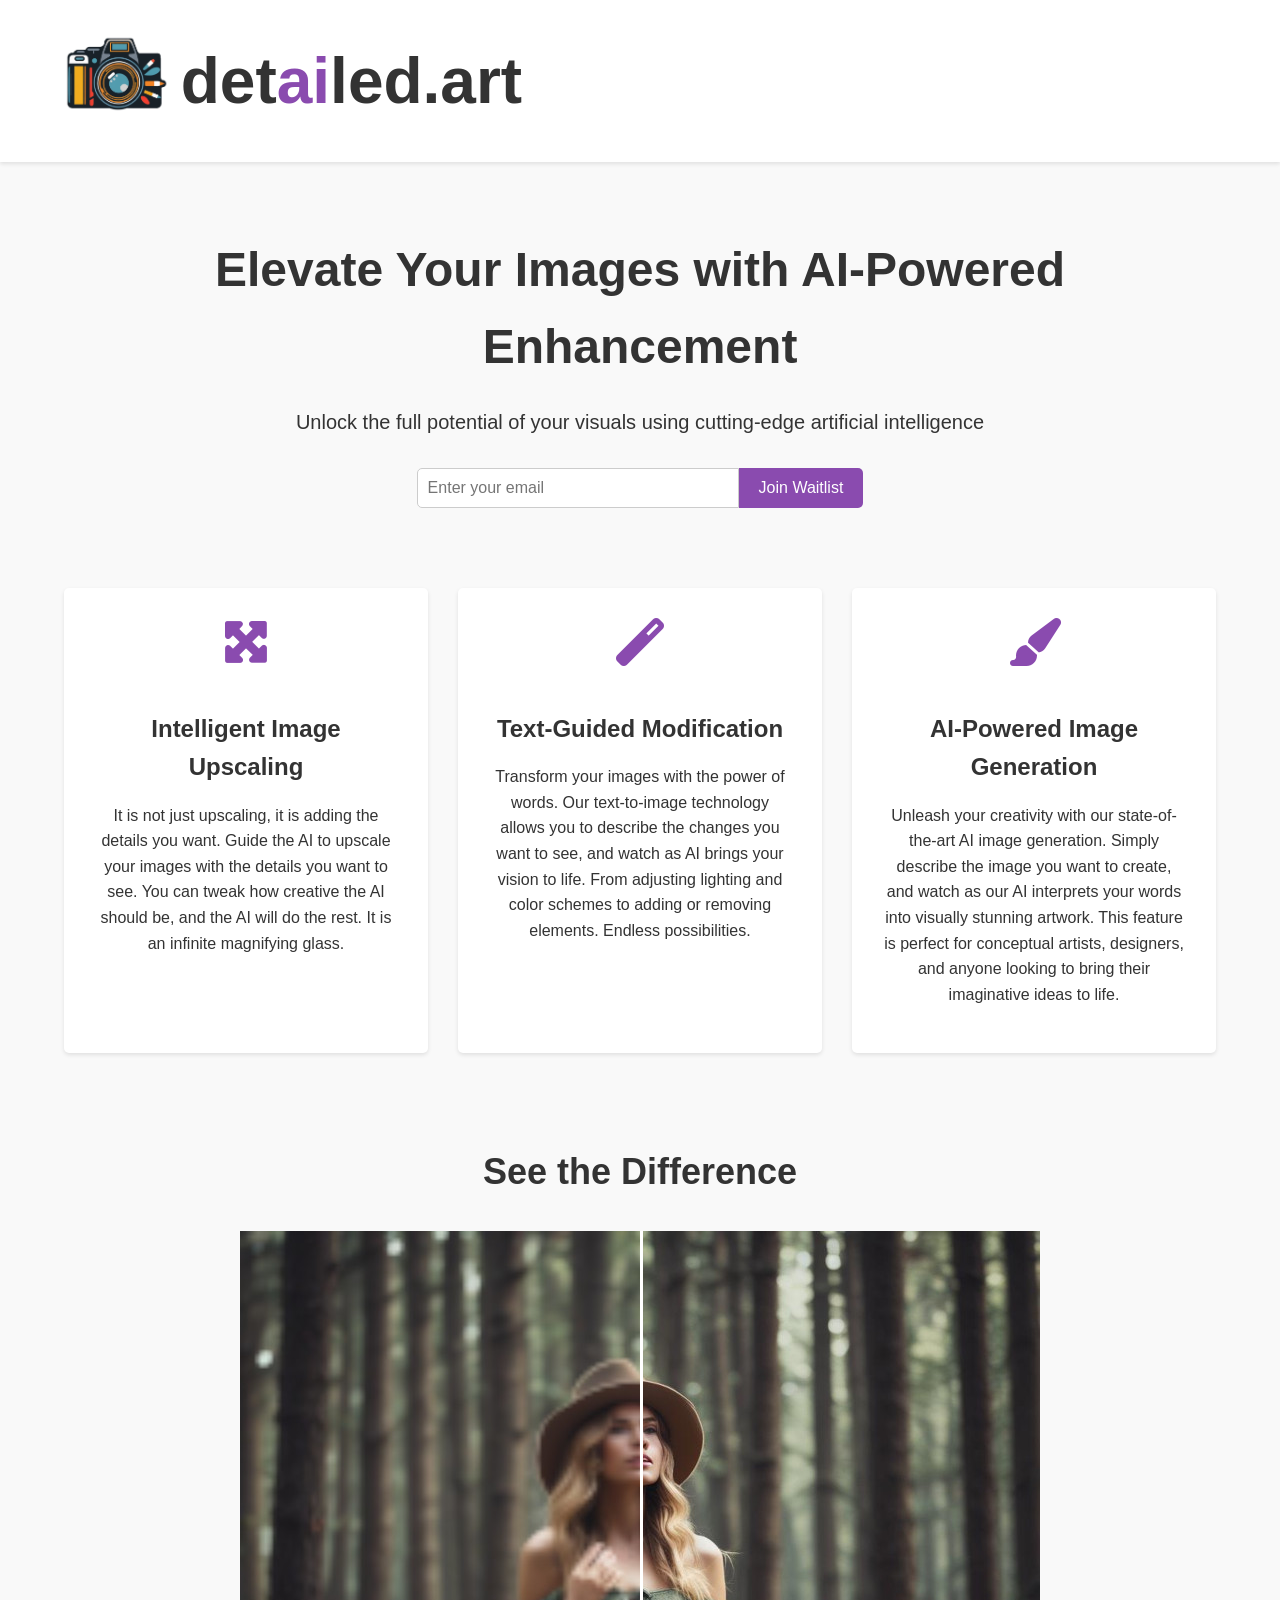
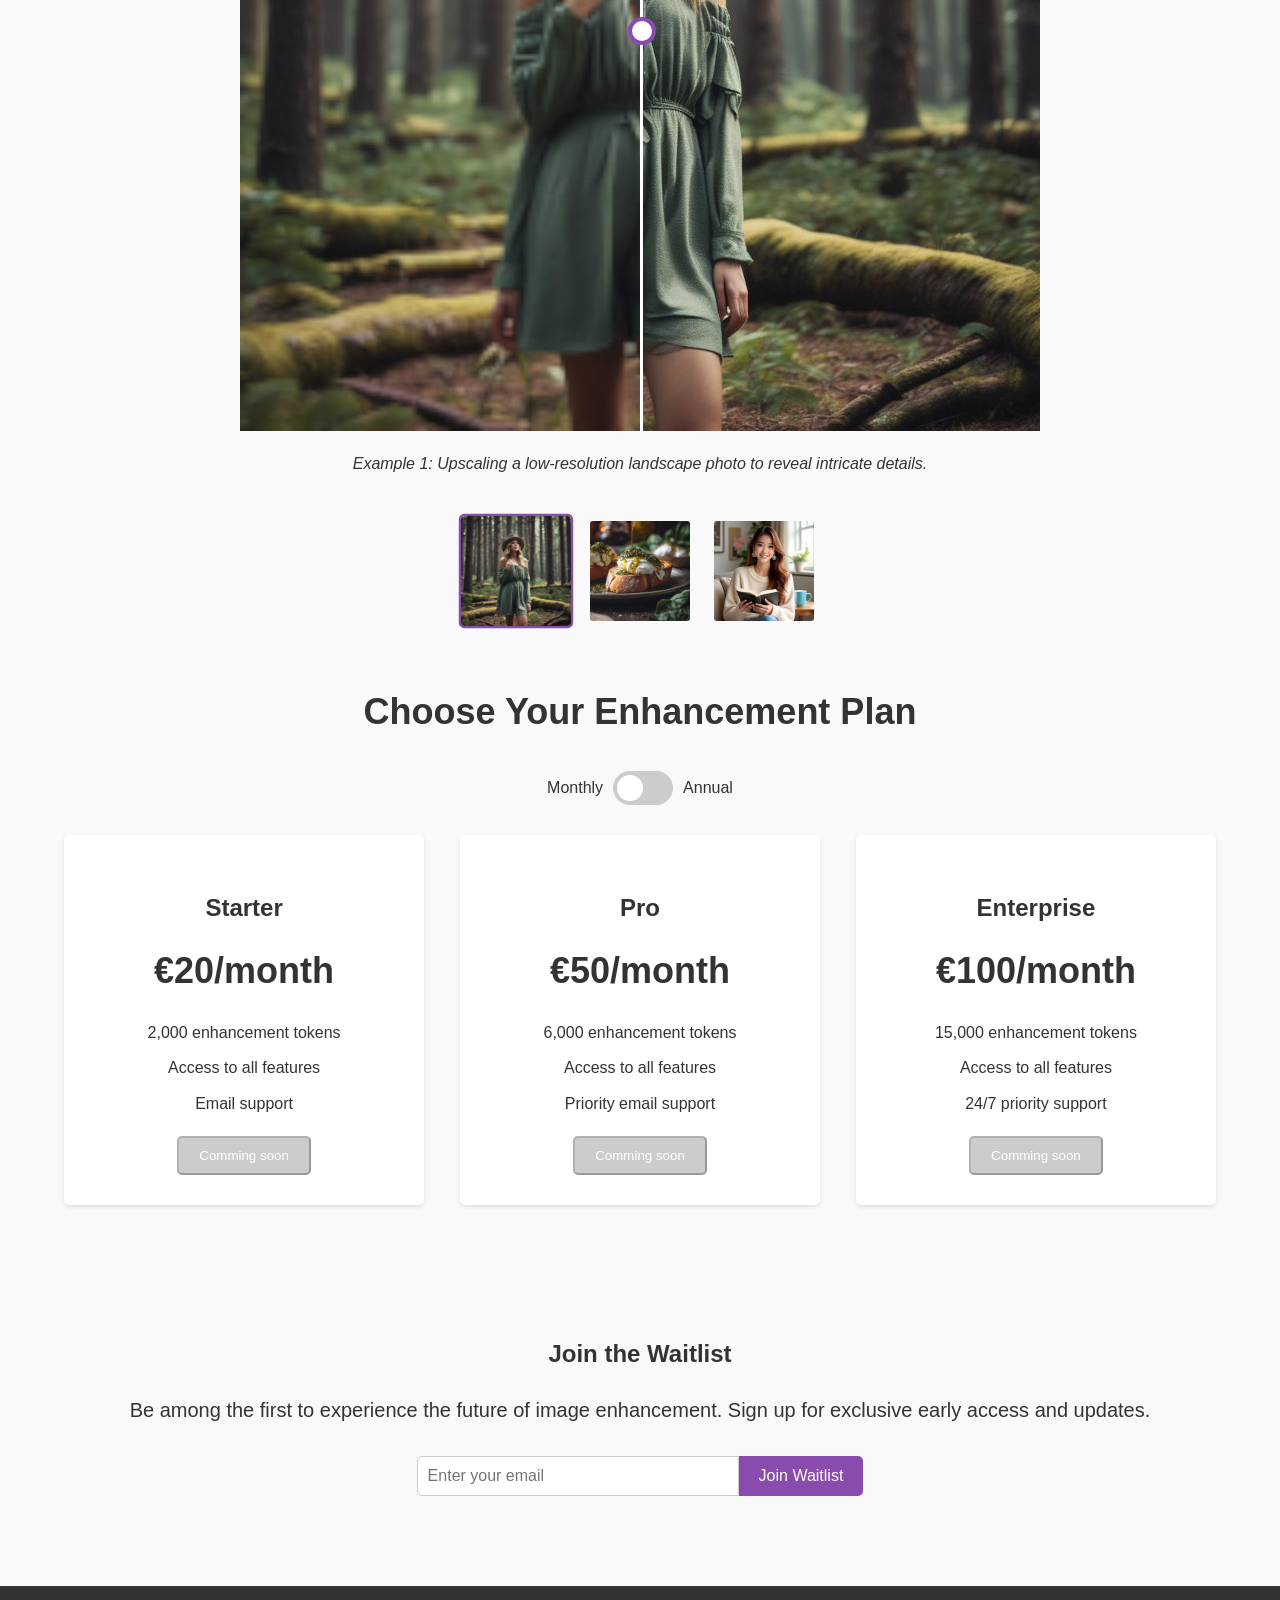
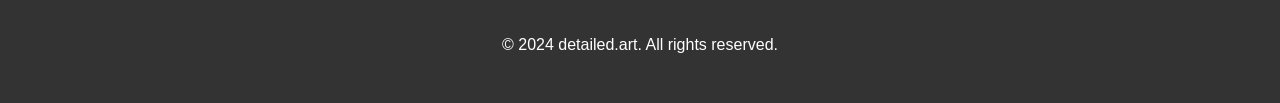
==== index.html @ 23c6db32 "landing page" ====
<!DOCTYPE html>
<html lang="en">
<head>
    <meta charset="UTF-8">
    <meta name="viewport" content="width=device-width, initial-scale=1.0">
    <title>detailed.art - AI-Powered Image Enhancement</title>
    <meta name="description" content="Elevate your images with AI-powered enhancement. Upscale, modify, and create stunning visuals using cutting-edge artificial intelligence.">
    <meta name="keywords" content="AI image enhancement, image upscaling, text-guided image modification, AI image generation">
    <meta name="author" content="detailed.art">
    <meta property="og:title" content="detailed.art - AI-Powered Image Enhancement">
    <meta property="og:description" content="Elevate your images with AI-powered enhancement. Upscale, modify, and create stunning visuals using cutting-edge artificial intelligence.">
    <meta property="og:image" content="https://detailed.art/og-image.jpg">
    <meta property="og:url" content="https://detailed.art">
    <meta name="twitter:card" content="summary_large_image">
    <link rel="canonical" href="https://detailed.art">
    <link href="https://cdnjs.cloudflare.com/ajax/libs/font-awesome/6.0.0-beta3/css/all.min.css" rel="stylesheet">
    <link rel="stylesheet" href="style.css">
</head>
<body>
<header>
    <div class="container">
        <nav>
            <div class="logo">
                <img src="/img/logo.png" alt="detailed.art logo">det<span class="accent">ai</span>led.art
            </div>
<!--            <a href="#" class="cta-button">Take our survey</a>-->
        </nav>
    </div>
</header>

<main class="container">
    <section class="hero">
        <h1>Elevate Your Images with AI-Powered Enhancement</h1>
        <p>Unlock the full potential of your visuals using cutting-edge artificial intelligence</p>
        <form action="#" method="post">
            <input type="email" placeholder="Enter your email" required>
            <button type="submit" class="cta-button">Join Waitlist</button>
        </form>
    </section>

    <section class="features">
        <div class="feature">
            <i class="fas fa-expand-arrows-alt"></i>
            <h3>Intelligent Image Upscaling</h3>
            <p>It is not just upscaling, it is adding the details you want. Guide the AI to upscale your images with the details you want to see. You can tweak how creative the AI should be, and the AI will do the rest. It is an infinite magnifying glass.</p>
        </div>
        <div class="feature">
            <i class="fas fa-magic"></i>
            <h3>Text-Guided Modification</h3>
            <p>Transform your images with the power of words. Our text-to-image technology allows you to describe the changes you want to see, and watch as AI brings your vision to life. From adjusting lighting and color schemes to adding or removing elements. Endless possibilities.</p>
        </div>
        <div class="feature">
            <i class="fas fa-paint-brush"></i>
            <h3>AI-Powered Image Generation</h3>
            <p>Unleash your creativity with our state-of-the-art AI image generation. Simply describe the image you want to create, and watch as our AI interprets your words into visually stunning artwork. This feature is perfect for conceptual artists, designers, and anyone looking to bring their imaginative ideas to life.</p>
        </div>
    </section>

    <section class="comparison">
        <h2>See the Difference</h2>
        <div class="image-slider">
            <img src="img/examples/exA2.jpg" alt="After" class="slider-after">
            <div class="image-slider-before">
                <img src="img/examples/exA1.jpg" alt="Before" class="slider-before">
            </div>
            <div class="slider-handle"></div>
        </div>
        <p class="image-description">Example 1: Upscaling a low-resolution landscape photo to reveal intricate details.</p>
        <div class="image-select">
            <img src="/img/examples/exA1.jpg" alt="Example 1" data-image="1" class="selected">
            <img src="/img/examples/exB1.jpg" alt="Example 2" data-image="2">
            <img src="/img/examples/exC1.jpg" alt="Example 3" data-image="3">
        </div>
    </section>

    <section class="pricing">
        <h2>Choose Your Enhancement Plan</h2>
        <div class="pricing-switch">
            <span>Monthly</span>
            <label class="switch">
                <input type="checkbox" id="pricing-toggle">
                <span class="slider"></span>
            </label>
            <span>Annual</span>
        </div>
        <div class="plans">
            <div class="plan">
                <h3>Starter</h3>
                <div class="plan-price">€20/month</div>
                <ul class="plan-features">
                    <li>2,000 enhancement tokens</li>
                    <li>Access to all features</li>
                    <li>Email support</li>
                </ul>
                <button type="button" class="cta-button-disabled" disabled>Comming soon</button>
            </div>
            <div class="plan">
                <h3>Pro</h3>
                <div class="plan-price">€50/month</div>
                <ul class="plan-features">
                    <li>6,000 enhancement tokens</li>
                    <li>Access to all features</li>
                    <li>Priority email support</li>
                </ul>
                <button type="button" class="cta-button-disabled" disabled>Comming soon</button>
            </div>
            <div class="plan">
                <h3>Enterprise</h3>
                <div class="plan-price">€100/month</div>
                <ul class="plan-features">
                    <li>15,000 enhancement tokens</li>
                    <li>Access to all features</li>
                    <li>24/7 priority support</li>
                </ul>
                <button type="button" class="cta-button-disabled" disabled>Comming soon</button>
            </div>
        </div>
    </section>

    <section class="hero">
        <h2>Join the Waitlist</h2>
        <p>Be among the first to experience the future of image enhancement. Sign up for exclusive early access and updates.</p>
        <form action="#" method="post">
            <input type="email" placeholder="Enter your email" required>
            <button type="submit" class="cta-button">Join Waitlist</button>
        </form>
    </section>
</main>

<footer>
    <div class="container">
        <p>&copy; 2024 detailed.art. All rights reserved.</p>
    </div>
</footer>

<script>
    // Image slider functionality
    const slider = document.querySelector('.image-slider');
    const beforeImage = document.querySelector('.image-slider-before');
    const beforeImageImg = beforeImage.querySelector('img');
    const sliderHandle = document.querySelector('.slider-handle');
    let isResizing = false;

    slider.addEventListener('mousedown', startResize);
    slider.addEventListener('touchstart', startResize);

    document.addEventListener('mousemove', resize);
    document.addEventListener('touchmove', resize);

    document.addEventListener('mouseup', stopResize);
    document.addEventListener('touchend', stopResize);

    function startResize(e) {
        e.preventDefault();
        isResizing = true;
    }

    function stopResize() {
        isResizing = false;
    }

    function resize(e) {
        if (!isResizing) return;

        const sliderRect = slider.getBoundingClientRect();
        const newWidth = ((e.clientX || e.touches[0].clientX) - sliderRect.left) / sliderRect.width;
        setWidth(newWidth);
    }

    function setWidth(newWidth) {
        const width = Math.max(0, Math.min(1, newWidth)) * 100;
        beforeImage.style.width = `${width}%`;
        sliderHandle.style.left = `${width}%`;
        beforeImageImg.style.width = `${100/width*100}%`;
    }

    // Image selection functionality
    const imageSelect = document.querySelector('.image-select');
    const sliderAfter = document.querySelector('.slider-after');
    const sliderBefore = document.querySelector('.slider-before');
    const imageDescription = document.querySelector('.image-description');

    const examples = [
        {
            before: '/img/examples/exA1.jpg',
            after: '/img/examples/exA2.jpg',
            description: 'Example 1: Upscaling a photo of a model in the forest.'
        },
        {
            before: '/img/examples/exB1.jpg',
            after: '/img/examples/exB2.jpg',
            description: 'Example 2: Upscaling a low-resolution photo of food.'
        },
        {
            before: '/img/examples/exC1.jpg',
            after: '/img/examples/exC2.jpg',
            description: 'Example 3: Remove the woman\'s earrings. Replace the mug with a clear glass filled with sparkling iced cola.'
        }
    ];

    imageSelect.addEventListener('click', (e) => {
        if (e.target.tagName === 'IMG') {
            const imageNumber = e.target.dataset.image;
            const example = examples[imageNumber - 1];

            // Fade out current images and description
            sliderAfter.style.opacity = 0;
            sliderBefore.style.opacity = 0;
            imageDescription.style.opacity = 0;

            setTimeout(() => {
                sliderAfter.src = example.after;
                sliderBefore.src = example.before;
                imageDescription.textContent = example.description;

                // Fade in new images and description
                sliderAfter.style.opacity = 1;
                sliderBefore.style.opacity = 1;
                imageDescription.style.opacity = 1;
                setWidth(0.5);
            }, 300);

            // Update selected state
            imageSelect.querySelectorAll('img').forEach(img => img.classList.remove('selected'));
            e.target.classList.add('selected');
        }
    });

    // Pricing toggle functionality
    const pricingToggle = document.getElementById('pricing-toggle');
    const planPrices = document.querySelectorAll('.plan-price');
    const plans = document.querySelectorAll('.plan');
    const monthlyPrices = ['€20', '€50', '€100'];
    const annualPrices = ['€200', '€500', '€1000'];

    pricingToggle.addEventListener('change', () => {
        const prices = pricingToggle.checked ? annualPrices : monthlyPrices;
        const period = pricingToggle.checked ? '/year' : '/month';

        plans.forEach((plan, index) => {
            plan.style.transform = 'scale(0.90)';
            plan.style.opacity = '0.5';

            setTimeout(() => {
                planPrices[index].textContent = prices[index] + period;
                plan.style.transform = 'scale(1)';
                plan.style.opacity = '1';
            }, 150);
        });
    });
</script>
</body>
</html>
---- style.css ----
:root {
    --accent-color: #8a4baf;
    --disabled-color: #ccc;
    --background-color: #f9f9f9;
    --text-color: #333;
}

body {
    font-family: Arial, sans-serif;
    line-height: 1.6;
    color: var(--text-color);
    background-color: var(--background-color);
    margin: 0;
    padding: 0;
}

.container {
    width: 90%;
    max-width: 1200px;
    margin: 0 auto;
    padding: 10px;
}

header {
    background-color: #fff;
    box-shadow: 0 2px 4px rgba(0, 0, 0, 0.1);
    padding: 20px 0;
}

nav {
    display: flex;
    justify-content: space-between;
    align-items: center;
}

.logo {
    font-size: 64px;
    font-weight: bold;
}

.logo img {
    max-height: 80px;
    width: auto;
    margin-bottom: -10px;
    margin-right: 10px;
}

span.accent {
    color: var(--accent-color);
}

.cta-button {
    background-color: var(--accent-color);
    color: #fff;
    padding: 10px 20px;
    text-decoration: none;
    border-radius: 5px;
    transition: background-color 0.3s ease;
}

.cta-button-disabled {
    background-color: var(--disabled-color);
    color: #fff;
    padding: 10px 20px;
    text-decoration: none;
    border-radius: 5px;
    transition: background-color 0.3s ease;
}

.cta-button:hover {
    background-color: #7a3f9d;
}

.hero {
    text-align: center;
    padding: 20px 0;
    margin-bottom: 60px;
}

.hero h1 {
    font-size: 48px;
    margin-bottom: 20px;
}

.hero p {
    font-size: 20px;
    margin-bottom: 30px;
}

.features {
    display: flex;
    justify-content: space-between;
    flex-wrap: wrap;
    margin-bottom: 60px;
}

.feature {
    flex-basis: calc(33.333% - 80px);
    background-color: #fff;
    padding: 30px;
    border-radius: 5px;
    box-shadow: 0 2px 4px rgba(0, 0, 0, 0.1);
    margin-bottom: 30px;
    text-align: center;
}

.feature i {
    font-size: 48px;
    color: var(--accent-color);
    margin-bottom: 20px;
}

.feature h3 {
    font-size: 24px;
    margin-bottom: 15px;
}

.comparison {
    margin-bottom: 60px;
}

.comparison h2 {
    text-align: center;
    font-size: 36px;
    margin-bottom: 30px;
}

.image-slider {
    position: relative;
    max-width: 800px;
    margin: 0 auto;
    overflow: hidden;
}
.image-slider img {
    width: 100%;
    height: auto;
    display: block;
}
.image-slider-before {
    position: absolute;
    top: 0;
    left: 0;
    height: 100%;
    width: 50%;
    overflow: hidden;
}
.image-slider-before img {
    position: absolute;
    top: 0;
    left: 0;
    height: 100%;
    width: 200%; /* Double the width to cover the entire slider */
}
.slider-handle {
    position: absolute;
    left: 50%;
    top: 0;
    bottom: 0;
    width: 3px;
    background: white;
    cursor: ew-resize;
}
.slider-handle::after {
    content: '';
    position: absolute;
    width: 20px;
    height: 20px;
    background: white;
    border: 4px solid var(--accent-color);
    border-radius: 50%;
    left: 50%;
    top: 50%;
    transform: translate(-50%, -50%);
}

.image-description {
    text-align: center;
    margin-top: 20px;
    font-style: italic;
    min-height: 3em;
    transition: opacity 0.3s ease;
}

.image-select {
    display: flex;
    justify-content: center;
    margin-top: 20px;
}

.image-select img {
    width: 100px;
    height: 100px;
    object-fit: cover;
    margin: 0 10px;
    border: 2px solid transparent;
    border-radius: 5px;
    cursor: pointer;
    transition: all 0.3s ease;
}

.image-select img.selected {
    border-color: var(--accent-color);
    transform: scale(1.1);
}

.pricing {
    text-align: center;
    margin-bottom: 60px;
}

.pricing h2 {
    font-size: 36px;
    margin-bottom: 30px;
}

.pricing-switch {
    display: flex;
    justify-content: center;
    align-items: center;
    margin-bottom: 30px;
}

.switch {
    position: relative;
    display: inline-block;
    width: 60px;
    height: 34px;
    margin: 0 10px;
}

.switch input {
    opacity: 0;
    width: 0;
    height: 0;
}

.slider {
    position: absolute;
    cursor: pointer;
    top: 0;
    left: 0;
    right: 0;
    bottom: 0;
    background-color: #ccc;
    transition: .4s;
    border-radius: 34px;
}

.slider:before {
    position: absolute;
    content: "";
    height: 26px;
    width: 26px;
    left: 4px;
    bottom: 4px;
    background-color: white;
    transition: .4s;
    border-radius: 50%;
}

input:checked + .slider {
    background-color: var(--accent-color);
}

input:checked + .slider:before {
    transform: translateX(26px);
}

.plans {
    display: flex;
    justify-content: space-between;
    flex-wrap: wrap;
}

.plan {
    flex-basis: calc(33% - 80px);
    background-color: #fff;
    padding: 30px;
    border-radius: 5px;
    box-shadow: 0 2px 4px rgba(0, 0, 0, 0.1);
    margin-bottom: 30px;
    transition: all 0.3s ease;
}

.plan h3 {
    font-size: 24px;
    margin-bottom: 15px;
}

.plan-price {
    font-size: 36px;
    font-weight: bold;
    margin-bottom: 20px;
    transition: all 0.3s ease;
}

.plan-features {
    list-style-type: none;
    padding: 0;
    margin-bottom: 20px;
}

.plan-features li {
    margin-bottom: 10px;
}

footer {
    background-color: #333;
    color: #fff;
    text-align: center;
    padding: 20px 0;
}

form {
    display: flex;
    justify-content: center;
    margin-top: 20px;
}

input[type="email"] {
    padding: 10px;
    font-size: 16px;
    border: 1px solid #ccc;
    border-radius: 5px 0 0 5px;
    width: 300px;
}

button[type="submit"] {
    padding: 10px 20px;
    font-size: 16px;
    background-color: var(--accent-color);
    color: #fff;
    border: none;
    border-radius: 0 5px 5px 0;
    cursor: pointer;
}

@media (max-width: 768px) {
    .feature, .plan {
        flex-basis: 100%;
    }

    .hero h1 {
        font-size: 36px;
    }

    .hero p {
        font-size: 18px;
    }

    form {
        flex-direction: column;
        align-items: center;
    }

    input[type="email"] {
        width: 100%;
        max-width: 300px;
        margin-bottom: 10px;
        border-radius: 5px;
    }

    button[type="submit"] {
        width: 100%;
        max-width: 300px;
        border-radius: 5px;
    }
}
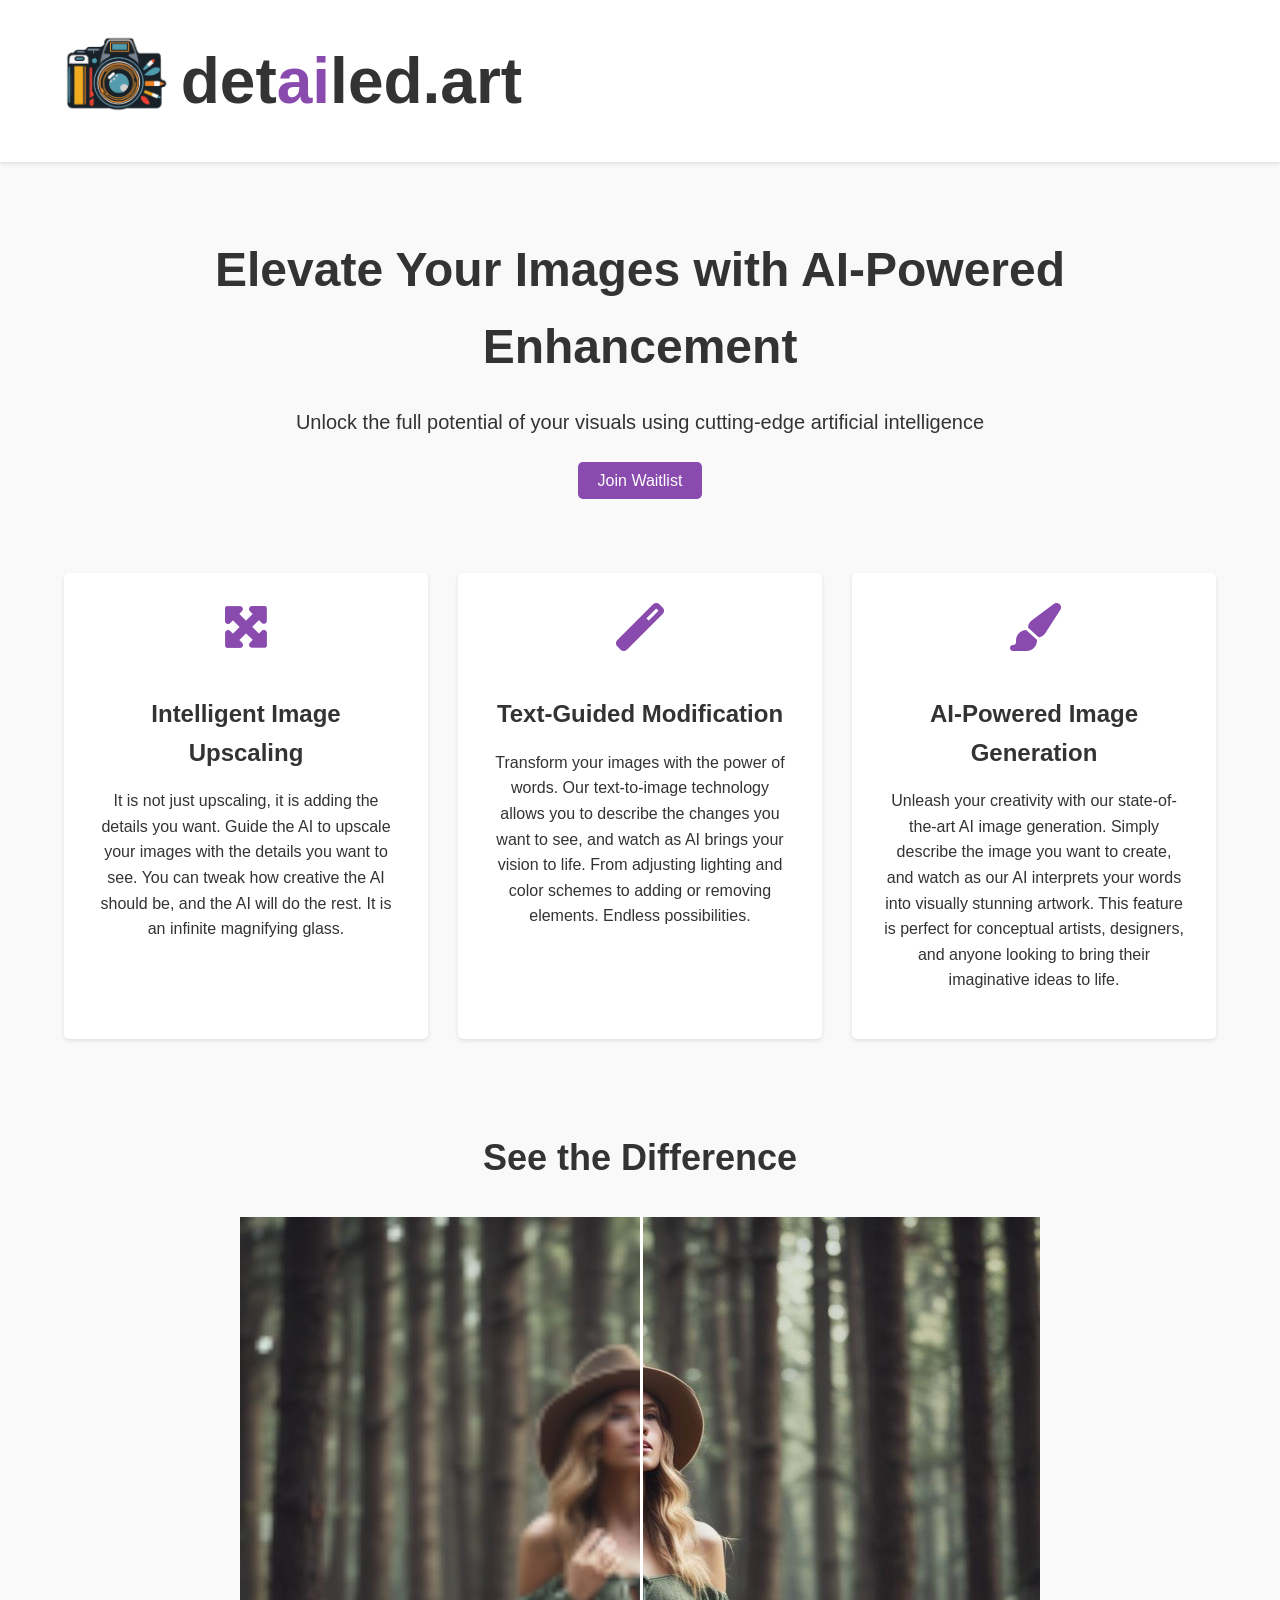
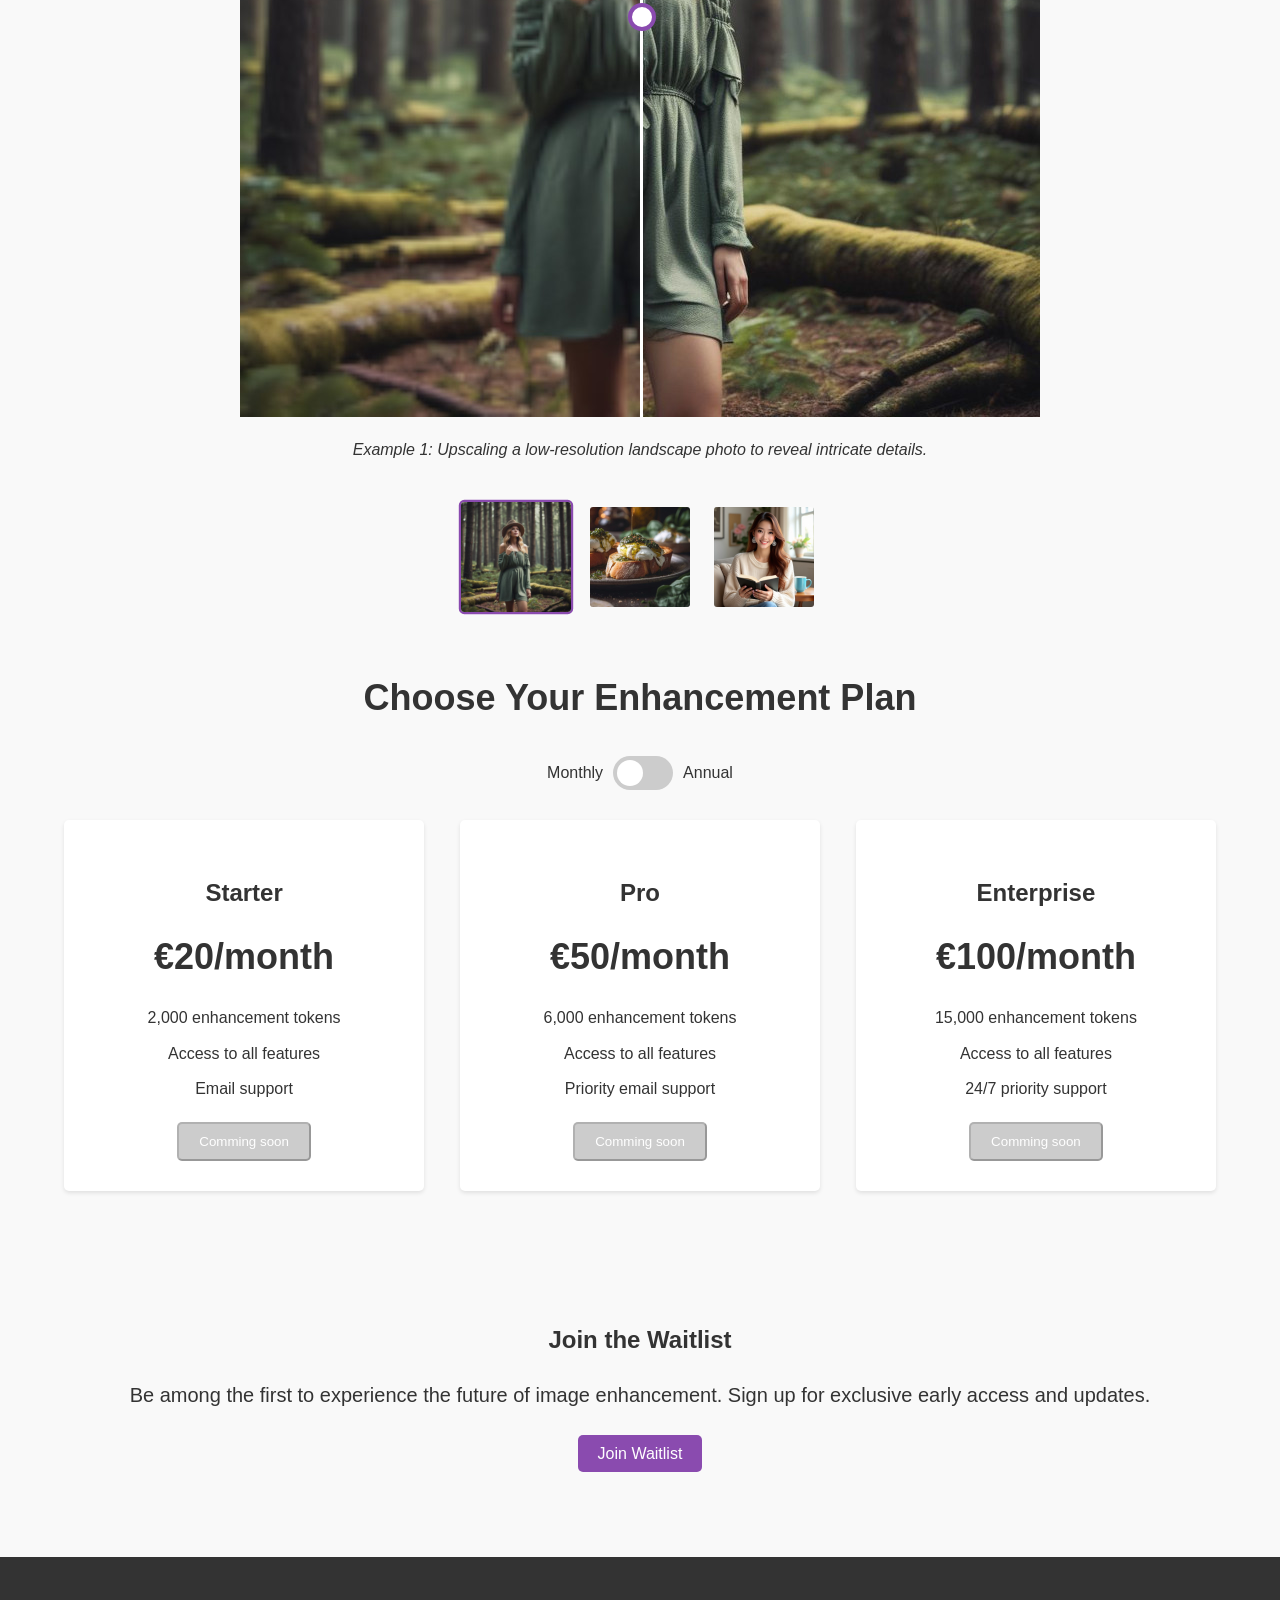
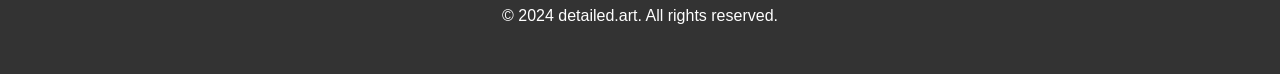
==== commit f338c8a7: "added form to collect emails" ====
--- a/index.html
+++ b/index.html
@@ -32,10 +32,11 @@
     <section class="hero">
         <h1>Elevate Your Images with AI-Powered Enhancement</h1>
         <p>Unlock the full potential of your visuals using cutting-edge artificial intelligence</p>
-        <form action="#" method="post">
-            <input type="email" placeholder="Enter your email" required>
-            <button type="submit" class="cta-button">Join Waitlist</button>
-        </form>
+<!--        <form action="#" method="post">-->
+<!--            <input type="email" placeholder="Enter your email" required>-->
+<!--            <button type="submit" class="cta-button">Join Waitlist</button>-->
+<!--        </form>-->
+        <a href="https://docs.google.com/forms/d/e/1FAIpQLSfCGvYDoaTyEHKP5IDQbCaY3Y3yhMlTEgVksr7feB0rKVfHxg/viewform" class="cta-button">Join Waitlist</a>
     </section>
 
     <section class="features">
@@ -120,10 +121,11 @@
     <section class="hero">
         <h2>Join the Waitlist</h2>
         <p>Be among the first to experience the future of image enhancement. Sign up for exclusive early access and updates.</p>
-        <form action="#" method="post">
-            <input type="email" placeholder="Enter your email" required>
-            <button type="submit" class="cta-button">Join Waitlist</button>
-        </form>
+<!--        <form action="#" method="post">-->
+<!--            <input type="email" placeholder="Enter your email" required>-->
+<!--            <button type="submit" class="cta-button">Join Waitlist</button>-->
+            <a href="https://docs.google.com/forms/d/e/1FAIpQLSfCGvYDoaTyEHKP5IDQbCaY3Y3yhMlTEgVksr7feB0rKVfHxg/viewform" class="cta-button">Join Waitlist</a>
+<!--        </form>-->
     </section>
 </main>
 
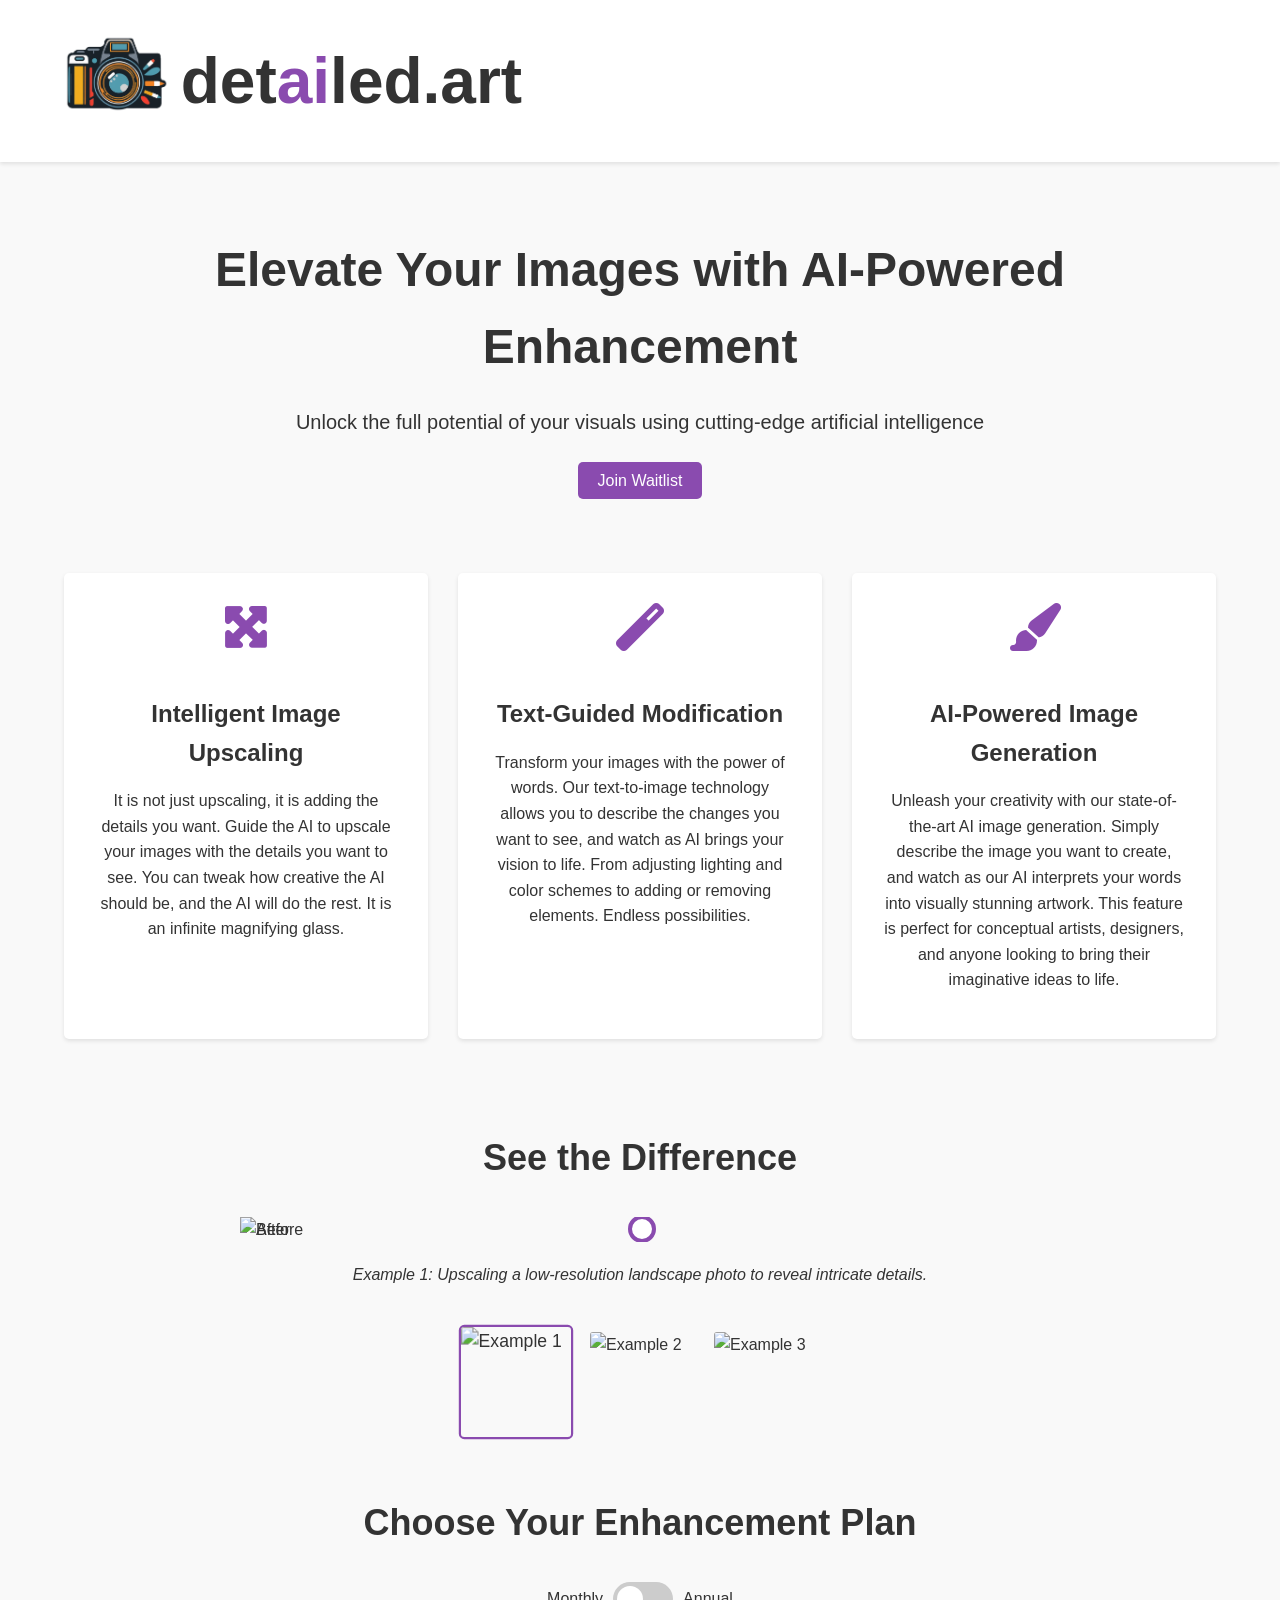
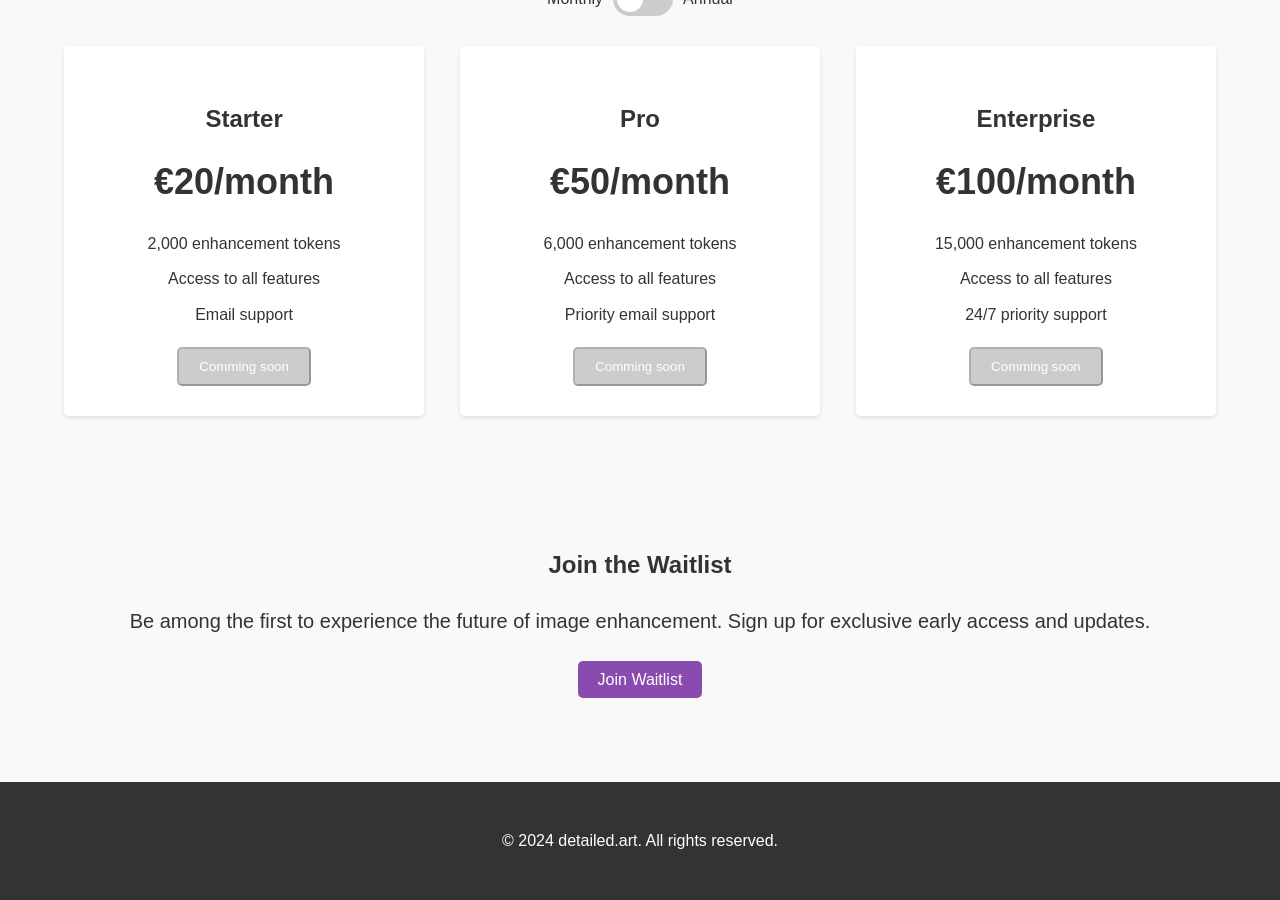
==== commit 2576cd9d: "Improve landing page Fixes #1  ---  For more details, open the [Copilot Workspace session](https://c" ====
--- a/index.html
+++ b/index.html
@@ -60,17 +60,17 @@
     <section class="comparison">
         <h2>See the Difference</h2>
         <div class="image-slider">
-            <img src="img/examples/exA2.jpg" alt="After" class="slider-after">
+            <img src="img/high-quality/after1.jpg" alt="After" class="slider-after">
             <div class="image-slider-before">
-                <img src="img/examples/exA1.jpg" alt="Before" class="slider-before">
+                <img src="img/high-quality/before1.jpg" alt="Before" class="slider-before">
             </div>
             <div class="slider-handle"></div>
         </div>
         <p class="image-description">Example 1: Upscaling a low-resolution landscape photo to reveal intricate details.</p>
         <div class="image-select">
-            <img src="/img/examples/exA1.jpg" alt="Example 1" data-image="1" class="selected">
-            <img src="/img/examples/exB1.jpg" alt="Example 2" data-image="2">
-            <img src="/img/examples/exC1.jpg" alt="Example 3" data-image="3">
+            <img src="img/high-quality/before1.jpg" alt="Example 1" data-image="1" class="selected">
+            <img src="img/high-quality/before2.jpg" alt="Example 2" data-image="2">
+            <img src="img/high-quality/before3.jpg" alt="Example 3" data-image="3">
         </div>
     </section>
 
@@ -184,18 +184,18 @@
 
     const examples = [
         {
-            before: '/img/examples/exA1.jpg',
-            after: '/img/examples/exA2.jpg',
-            description: 'Example 1: Upscaling a photo of a model in the forest.'
+            before: 'img/high-quality/before1.jpg',
+            after: 'img/high-quality/after1.jpg',
+            description: 'Example 1: Upscaling a low-resolution landscape photo to reveal intricate details.'
         },
         {
-            before: '/img/examples/exB1.jpg',
-            after: '/img/examples/exB2.jpg',
+            before: 'img/high-quality/before2.jpg',
+            after: 'img/high-quality/after2.jpg',
             description: 'Example 2: Upscaling a low-resolution photo of food.'
         },
         {
-            before: '/img/examples/exC1.jpg',
-            after: '/img/examples/exC2.jpg',
+            before: 'img/high-quality/before3.jpg',
+            after: 'img/high-quality/after3.jpg',
             description: 'Example 3: Remove the woman\'s earrings. Replace the mug with a clear glass filled with sparkling iced cola.'
         }
     ];
@@ -252,4 +252,4 @@
     });
 </script>
 </body>
-</html>+</html>
--- a/style.css
+++ b/style.css
@@ -1,4 +1,3 @@
-
 :root {
     --accent-color: #8a4baf;
     --disabled-color: #ccc;
@@ -144,6 +143,7 @@
     height: 100%;
     width: 50%;
     overflow: hidden;
+    transition: width 0.5s ease; /* P7cc5 */
 }
 .image-slider-before img {
     position: absolute;
@@ -151,6 +151,7 @@
     left: 0;
     height: 100%;
     width: 200%; /* Double the width to cover the entire slider */
+    transition: width 0.5s ease; /* P7cc5 */
 }
 .slider-handle {
     position: absolute;
@@ -160,6 +161,7 @@
     width: 3px;
     background: white;
     cursor: ew-resize;
+    transition: left 0.5s ease; /* P7cc5 */
 }
 .slider-handle::after {
     content: '';
@@ -172,6 +174,7 @@
     left: 50%;
     top: 50%;
     transform: translate(-50%, -50%);
+    transition: transform 0.5s ease; /* P7cc5 */
 }
 
 .image-description {
@@ -366,4 +369,4 @@
         max-width: 300px;
         border-radius: 5px;
     }
-}+}
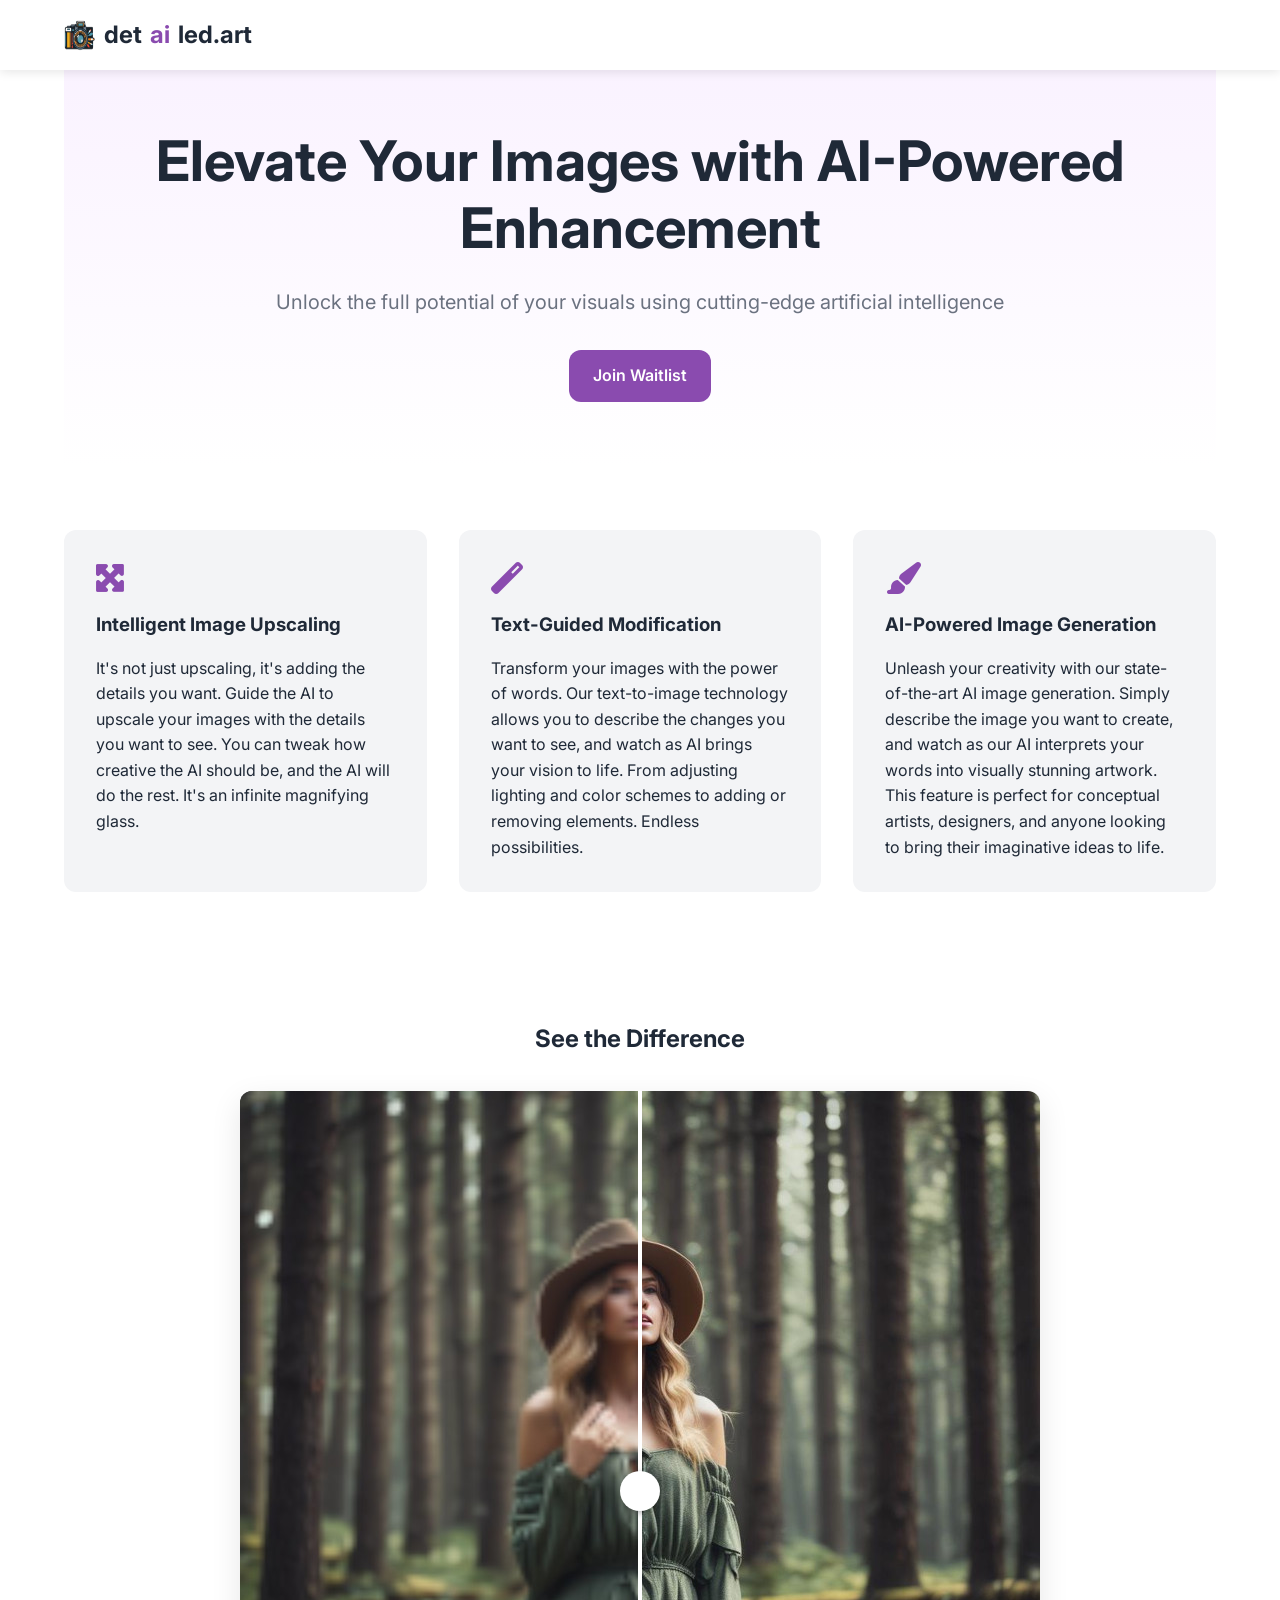
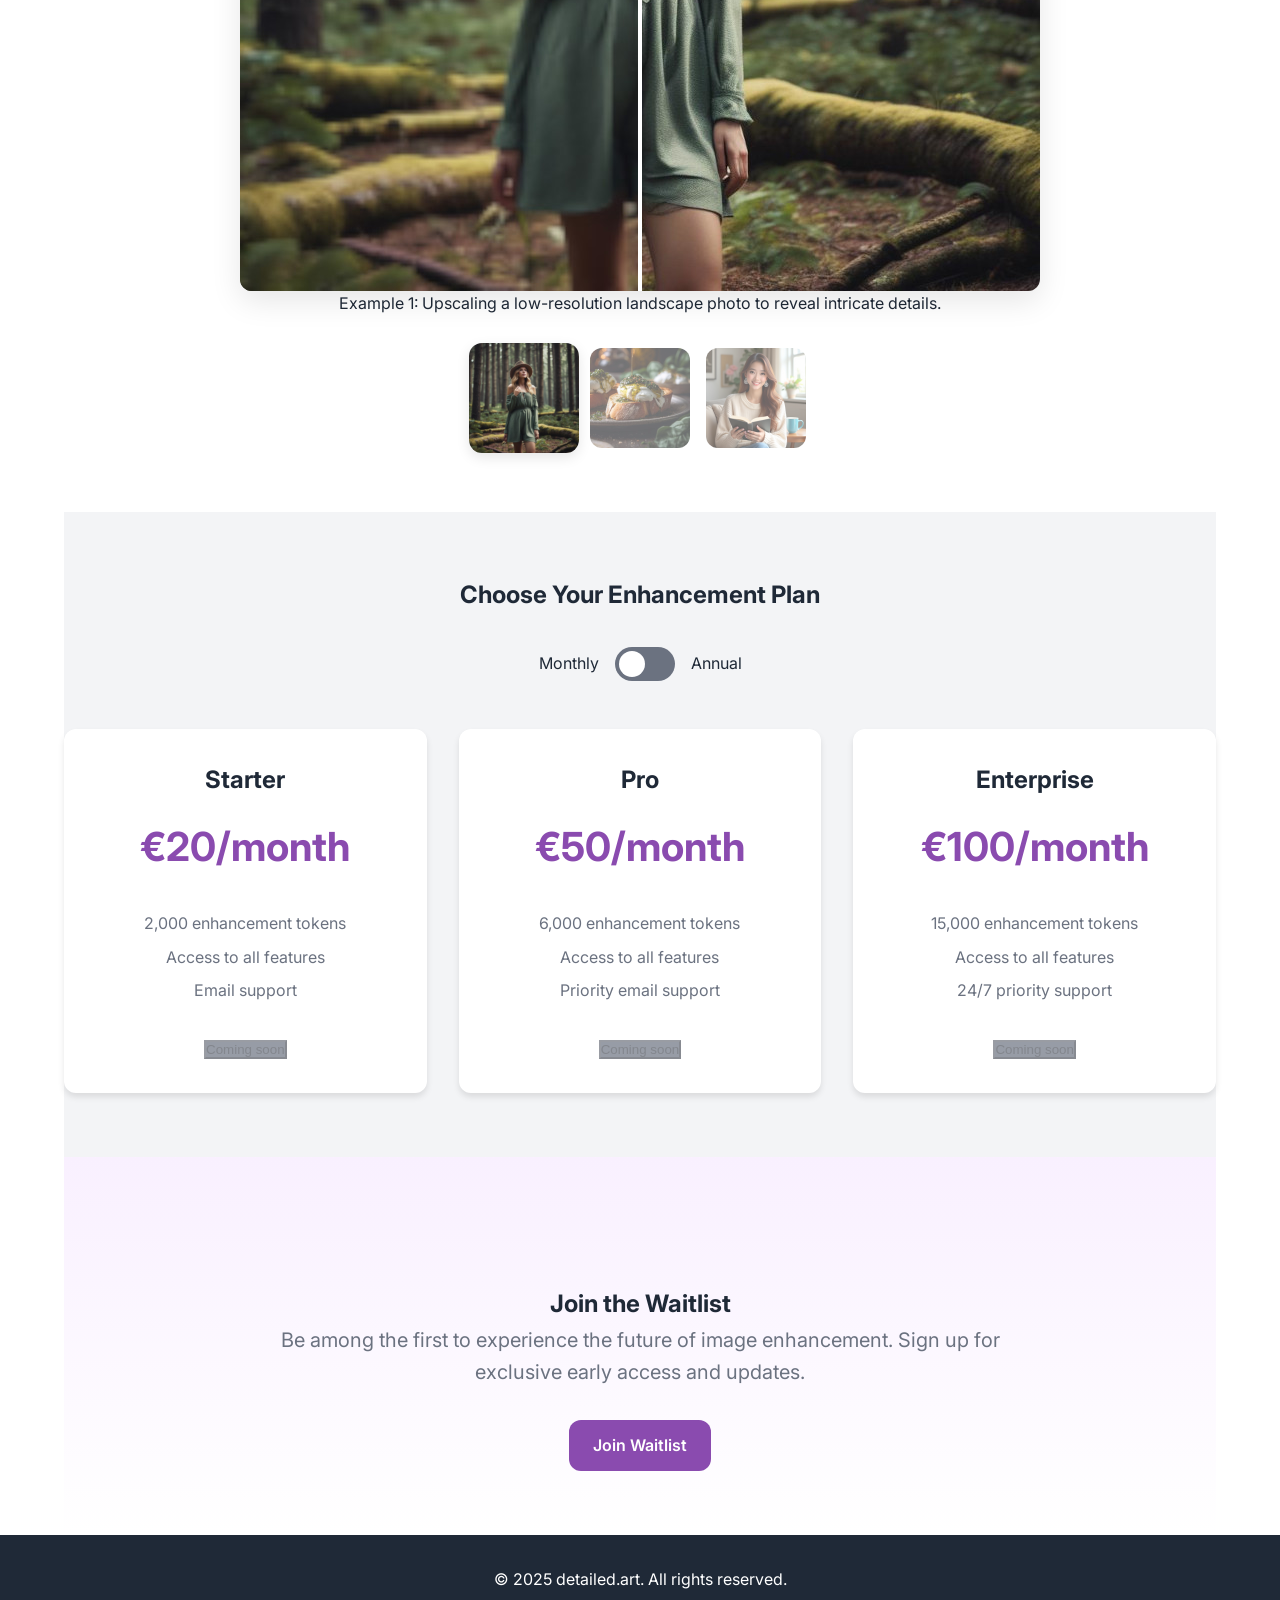
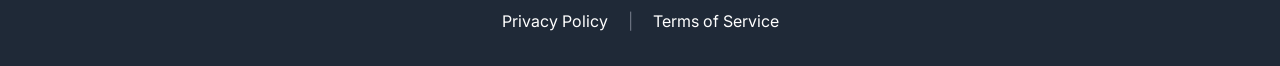
==== commit d6d2bef7: "Add accessibility, design updates, and legal documentation Introduced ARIA attributes for enhanced a" ====
--- a/index.html
+++ b/index.html
@@ -15,15 +15,17 @@
     <link rel="canonical" href="https://detailed.art">
     <link href="https://cdnjs.cloudflare.com/ajax/libs/font-awesome/6.0.0-beta3/css/all.min.css" rel="stylesheet">
     <link rel="stylesheet" href="style.css">
+    <link rel="preconnect" href="https://fonts.googleapis.com">
+    <link rel="preconnect" href="https://fonts.gstatic.com" crossorigin>
+    <link href="https://fonts.googleapis.com/css2?family=Inter:wght@400;500;600;700&display=swap" rel="stylesheet">
 </head>
 <body>
 <header>
     <div class="container">
         <nav>
             <div class="logo">
-                <img src="/img/logo.png" alt="detailed.art logo">det<span class="accent">ai</span>led.art
-            </div>
-<!--            <a href="#" class="cta-button">Take our survey</a>-->
+                <img src="/img/logo.png" alt="detailed.art logo" width="32" height="32">det<span class="accent">ai</span>led.art
+            </div>
         </nav>
     </div>
 </header>
@@ -32,26 +34,22 @@
     <section class="hero">
         <h1>Elevate Your Images with AI-Powered Enhancement</h1>
         <p>Unlock the full potential of your visuals using cutting-edge artificial intelligence</p>
-<!--        <form action="#" method="post">-->
-<!--            <input type="email" placeholder="Enter your email" required>-->
-<!--            <button type="submit" class="cta-button">Join Waitlist</button>-->
-<!--        </form>-->
         <a href="https://docs.google.com/forms/d/e/1FAIpQLSfCGvYDoaTyEHKP5IDQbCaY3Y3yhMlTEgVksr7feB0rKVfHxg/viewform" class="cta-button">Join Waitlist</a>
     </section>
 
     <section class="features">
         <div class="feature">
-            <i class="fas fa-expand-arrows-alt"></i>
+            <i class="fas fa-expand-arrows-alt" aria-hidden="true"></i>
             <h3>Intelligent Image Upscaling</h3>
-            <p>It is not just upscaling, it is adding the details you want. Guide the AI to upscale your images with the details you want to see. You can tweak how creative the AI should be, and the AI will do the rest. It is an infinite magnifying glass.</p>
+            <p>It's not just upscaling, it's adding the details you want. Guide the AI to upscale your images with the details you want to see. You can tweak how creative the AI should be, and the AI will do the rest. It's an infinite magnifying glass.</p>
         </div>
         <div class="feature">
-            <i class="fas fa-magic"></i>
+            <i class="fas fa-magic" aria-hidden="true"></i>
             <h3>Text-Guided Modification</h3>
             <p>Transform your images with the power of words. Our text-to-image technology allows you to describe the changes you want to see, and watch as AI brings your vision to life. From adjusting lighting and color schemes to adding or removing elements. Endless possibilities.</p>
         </div>
         <div class="feature">
-            <i class="fas fa-paint-brush"></i>
+            <i class="fas fa-paint-brush" aria-hidden="true"></i>
             <h3>AI-Powered Image Generation</h3>
             <p>Unleash your creativity with our state-of-the-art AI image generation. Simply describe the image you want to create, and watch as our AI interprets your words into visually stunning artwork. This feature is perfect for conceptual artists, designers, and anyone looking to bring their imaginative ideas to life.</p>
         </div>
@@ -60,17 +58,17 @@
     <section class="comparison">
         <h2>See the Difference</h2>
         <div class="image-slider">
-            <img src="img/high-quality/after1.jpg" alt="After" class="slider-after">
+            <img src="img/examples/exA2.jpg" alt="After" class="slider-after">
             <div class="image-slider-before">
-                <img src="img/high-quality/before1.jpg" alt="Before" class="slider-before">
-            </div>
-            <div class="slider-handle"></div>
+                <img src="img/examples/exA1.jpg" alt="Before" class="slider-before">
+            </div>
+            <div class="slider-handle" role="slider" aria-label="Comparison slider"></div>
         </div>
         <p class="image-description">Example 1: Upscaling a low-resolution landscape photo to reveal intricate details.</p>
         <div class="image-select">
-            <img src="img/high-quality/before1.jpg" alt="Example 1" data-image="1" class="selected">
-            <img src="img/high-quality/before2.jpg" alt="Example 2" data-image="2">
-            <img src="img/high-quality/before3.jpg" alt="Example 3" data-image="3">
+            <img src="/img/examples/exA1.jpg" alt="Example 1" data-image="1" class="selected">
+            <img src="/img/examples/exB1.jpg" alt="Example 2" data-image="2">
+            <img src="/img/examples/exC1.jpg" alt="Example 3" data-image="3">
         </div>
     </section>
 
@@ -79,7 +77,7 @@
         <div class="pricing-switch">
             <span>Monthly</span>
             <label class="switch">
-                <input type="checkbox" id="pricing-toggle">
+                <input type="checkbox" id="pricing-toggle" aria-label="Switch between monthly and annual pricing">
                 <span class="slider"></span>
             </label>
             <span>Annual</span>
@@ -93,7 +91,7 @@
                     <li>Access to all features</li>
                     <li>Email support</li>
                 </ul>
-                <button type="button" class="cta-button-disabled" disabled>Comming soon</button>
+                <button type="button" class="cta-button-disabled" disabled>Coming soon</button>
             </div>
             <div class="plan">
                 <h3>Pro</h3>
@@ -103,7 +101,7 @@
                     <li>Access to all features</li>
                     <li>Priority email support</li>
                 </ul>
-                <button type="button" class="cta-button-disabled" disabled>Comming soon</button>
+                <button type="button" class="cta-button-disabled" disabled>Coming soon</button>
             </div>
             <div class="plan">
                 <h3>Enterprise</h3>
@@ -113,7 +111,7 @@
                     <li>Access to all features</li>
                     <li>24/7 priority support</li>
                 </ul>
-                <button type="button" class="cta-button-disabled" disabled>Comming soon</button>
+                <button type="button" class="cta-button-disabled" disabled>Coming soon</button>
             </div>
         </div>
     </section>
@@ -121,17 +119,18 @@
     <section class="hero">
         <h2>Join the Waitlist</h2>
         <p>Be among the first to experience the future of image enhancement. Sign up for exclusive early access and updates.</p>
-<!--        <form action="#" method="post">-->
-<!--            <input type="email" placeholder="Enter your email" required>-->
-<!--            <button type="submit" class="cta-button">Join Waitlist</button>-->
-            <a href="https://docs.google.com/forms/d/e/1FAIpQLSfCGvYDoaTyEHKP5IDQbCaY3Y3yhMlTEgVksr7feB0rKVfHxg/viewform" class="cta-button">Join Waitlist</a>
-<!--        </form>-->
+        <a href="https://docs.google.com/forms/d/e/1FAIpQLSfCGvYDoaTyEHKP5IDQbCaY3Y3yhMlTEgVksr7feB0rKVfHxg/viewform" class="cta-button">Join Waitlist</a>
     </section>
 </main>
 
 <footer>
     <div class="container">
-        <p>&copy; 2024 detailed.art. All rights reserved.</p>
+        <p>&copy; 2025 detailed.art. All rights reserved.</p>
+        <div class="footer-links">
+            <a href="/privacy.html">Privacy Policy</a>
+            <span class="separator">|</span>
+            <a href="/terms.html">Terms of Service</a>
+        </div>
     </div>
 </footer>
 
@@ -184,18 +183,18 @@
 
     const examples = [
         {
-            before: 'img/high-quality/before1.jpg',
-            after: 'img/high-quality/after1.jpg',
-            description: 'Example 1: Upscaling a low-resolution landscape photo to reveal intricate details.'
+            before: '/img/examples/exA1.jpg',
+            after: '/img/examples/exA2.jpg',
+            description: 'Example 1: Upscaling a photo of a model in the forest.'
         },
         {
-            before: 'img/high-quality/before2.jpg',
-            after: 'img/high-quality/after2.jpg',
+            before: '/img/examples/exB1.jpg',
+            after: '/img/examples/exB2.jpg',
             description: 'Example 2: Upscaling a low-resolution photo of food.'
         },
         {
-            before: 'img/high-quality/before3.jpg',
-            after: 'img/high-quality/after3.jpg',
+            before: '/img/examples/exC1.jpg',
+            after: '/img/examples/exC2.jpg',
             description: 'Example 3: Remove the woman\'s earrings. Replace the mug with a clear glass filled with sparkling iced cola.'
         }
     ];
@@ -252,4 +251,4 @@
     });
 </script>
 </body>
-</html>
+</html>
--- a/style.css
+++ b/style.css
@@ -1,141 +1,191 @@
+/* Variables globales */
 :root {
+    --primary-color: #8a4baf;
+    --secondary-color: #7a3f9d;
     --accent-color: #8a4baf;
-    --disabled-color: #ccc;
-    --background-color: #f9f9f9;
-    --text-color: #333;
-}
-
-body {
-    font-family: Arial, sans-serif;
-    line-height: 1.6;
-    color: var(--text-color);
-    background-color: var(--background-color);
+    --text-color: #1f2937;
+    --light-text: #6b7280;
+    --background: #ffffff;
+    --light-background: #f3f4f6;
+    --border-radius: 12px;
+    --transition: all 0.3s ease;
+}
+
+/* Reset y estilos base */
+* {
     margin: 0;
     padding: 0;
+    box-sizing: border-box;
+}
+
+body {
+    font-family: 'Inter', -apple-system, BlinkMacSystemFont, sans-serif;
+    color: var(--text-color);
+    line-height: 1.6;
+    overflow-x: hidden;
 }
 
 .container {
-    width: 90%;
     max-width: 1200px;
     margin: 0 auto;
-    padding: 10px;
-}
-
+    padding: 0 1.5rem;
+}
+
+/* Header y navegación */
 header {
-    background-color: #fff;
-    box-shadow: 0 2px 4px rgba(0, 0, 0, 0.1);
-    padding: 20px 0;
+    background: var(--background);
+    box-shadow: 0 2px 10px rgba(0, 0, 0, 0.1);
+    position: fixed;
+    width: 100%;
+    top: 0;
+    z-index: 1000;
+    backdrop-filter: blur(10px);
 }
 
 nav {
     display: flex;
     justify-content: space-between;
     align-items: center;
+    padding: 1rem 0;
 }
 
 .logo {
-    font-size: 64px;
-    font-weight: bold;
+    display: flex;
+    align-items: center;
+    font-size: 1.5rem;
+    font-weight: 700;
+    gap: 0.5rem;
 }
 
 .logo img {
-    max-height: 80px;
-    width: auto;
-    margin-bottom: -10px;
-    margin-right: 10px;
-}
-
-span.accent {
-    color: var(--accent-color);
-}
-
+    height: 2rem;
+}
+
+.accent {
+    color: var(--primary-color);
+}
+
+/* Botones y CTAs */
 .cta-button {
-    background-color: var(--accent-color);
-    color: #fff;
-    padding: 10px 20px;
+    display: inline-block;
+    background: var(--primary-color);
+    color: white;
+    padding: 0.8rem 1.5rem;
+    border-radius: var(--border-radius);
     text-decoration: none;
-    border-radius: 5px;
-    transition: background-color 0.3s ease;
+    font-weight: 600;
+    transition: var(--transition);
+    border: none;
+    cursor: pointer;
+}
+
+.cta-button:hover {
+    background: var(--secondary-color);
+    transform: translateY(-2px);
+    box-shadow: 0 4px 12px rgba(37, 99, 235, 0.2);
 }
 
 .cta-button-disabled {
-    background-color: var(--disabled-color);
-    color: #fff;
-    padding: 10px 20px;
-    text-decoration: none;
-    border-radius: 5px;
-    transition: background-color 0.3s ease;
-}
-
-.cta-button:hover {
-    background-color: #7a3f9d;
-}
-
+    background: var(--light-text);
+    cursor: not-allowed;
+    opacity: 0.7;
+}
+
+/* Sección Hero */
 .hero {
+    padding: 8rem 0 4rem;
     text-align: center;
-    padding: 20px 0;
-    margin-bottom: 60px;
+    background: linear-gradient(to bottom, #f9f0ff, white);
+    position: relative;
+    width: 100%;
+}
+
+.hero::before {
+    content: '';
+    position: absolute;
+    top: 0;
+    left: 0;
+    right: 0;
+    height: 100%;
+    background: linear-gradient(to bottom, #f9f0ff, white);
+    z-index: -1;
+}
+
+.hero .container {
+    position: relative;
+    z-index: 1;
 }
 
 .hero h1 {
-    font-size: 48px;
-    margin-bottom: 20px;
+    font-size: clamp(2rem, 5vw, 3.5rem);
+    margin-bottom: 1.5rem;
+    line-height: 1.2;
 }
 
 .hero p {
-    font-size: 20px;
-    margin-bottom: 30px;
-}
-
+    font-size: clamp(1rem, 2vw, 1.25rem);
+    color: var(--light-text);
+    margin-bottom: 2rem;
+    max-width: 800px;
+    margin-left: auto;
+    margin-right: auto;
+}
+
+/* Características */
 .features {
-    display: flex;
-    justify-content: space-between;
-    flex-wrap: wrap;
-    margin-bottom: 60px;
+    display: grid;
+    grid-template-columns: repeat(auto-fit, minmax(280px, 1fr));
+    gap: 2rem;
+    padding: 4rem 0;
 }
 
 .feature {
-    flex-basis: calc(33.333% - 80px);
-    background-color: #fff;
-    padding: 30px;
-    border-radius: 5px;
-    box-shadow: 0 2px 4px rgba(0, 0, 0, 0.1);
-    margin-bottom: 30px;
+    padding: 2rem;
+    background: var(--light-background);
+    border-radius: var(--border-radius);
+    transition: var(--transition);
+}
+
+.feature:hover {
+    transform: translateY(-5px);
+    box-shadow: 0 10px 20px rgba(0, 0, 0, 0.1);
+}
+
+.feature i {
+    font-size: 2rem;
+    color: var(--primary-color);
+    margin-bottom: 1rem;
+}
+
+.feature h3 {
+    margin-bottom: 1rem;
+}
+
+/* Comparación de imágenes */
+.comparison {
+    padding: 4rem 0;
     text-align: center;
 }
 
-.feature i {
-    font-size: 48px;
-    color: var(--accent-color);
-    margin-bottom: 20px;
-}
-
-.feature h3 {
-    font-size: 24px;
-    margin-bottom: 15px;
-}
-
-.comparison {
-    margin-bottom: 60px;
-}
-
 .comparison h2 {
-    text-align: center;
-    font-size: 36px;
-    margin-bottom: 30px;
+    margin-bottom: 2rem;
 }
 
 .image-slider {
     position: relative;
     max-width: 800px;
     margin: 0 auto;
+    border-radius: var(--border-radius);
     overflow: hidden;
-}
-.image-slider img {
+    box-shadow: 0 10px 30px rgba(0, 0, 0, 0.1);
+}
+
+.slider-after {
+    display: block;
     width: 100%;
     height: auto;
-    display: block;
-}
+}
+
 .image-slider-before {
     position: absolute;
     top: 0;
@@ -143,85 +193,79 @@
     height: 100%;
     width: 50%;
     overflow: hidden;
-    transition: width 0.5s ease; /* P7cc5 */
-}
-.image-slider-before img {
+}
+
+.slider-before {
+    display: block;
+    width: 200%;
+    height: 100%;
+    object-fit: cover;
+}
+
+.slider-handle {
     position: absolute;
     top: 0;
-    left: 0;
-    height: 100%;
-    width: 200%; /* Double the width to cover the entire slider */
-    transition: width 0.5s ease; /* P7cc5 */
-}
-.slider-handle {
-    position: absolute;
+    bottom: 0;
     left: 50%;
-    top: 0;
-    bottom: 0;
-    width: 3px;
+    width: 4px;
     background: white;
     cursor: ew-resize;
-    transition: left 0.5s ease; /* P7cc5 */
-}
-.slider-handle::after {
+    transform: translateX(-50%);
+}
+
+.slider-handle::before {
     content: '';
     position: absolute;
-    width: 20px;
-    height: 20px;
+    top: 50%;
+    left: 50%;
+    transform: translate(-50%, -50%);
+    width: 40px;
+    height: 40px;
     background: white;
-    border: 4px solid var(--accent-color);
     border-radius: 50%;
-    left: 50%;
-    top: 50%;
-    transform: translate(-50%, -50%);
-    transition: transform 0.5s ease; /* P7cc5 */
-}
-
-.image-description {
-    text-align: center;
-    margin-top: 20px;
-    font-style: italic;
-    min-height: 3em;
-    transition: opacity 0.3s ease;
+    box-shadow: 0 2px 6px rgba(0, 0, 0, 0.3);
 }
 
 .image-select {
     display: flex;
+    gap: 1rem;
     justify-content: center;
-    margin-top: 20px;
+    margin-top: 2rem;
 }
 
 .image-select img {
     width: 100px;
     height: 100px;
     object-fit: cover;
-    margin: 0 10px;
-    border: 2px solid transparent;
-    border-radius: 5px;
+    border-radius: var(--border-radius);
     cursor: pointer;
-    transition: all 0.3s ease;
+    transition: var(--transition);
+    opacity: 0.6;
 }
 
 .image-select img.selected {
-    border-color: var(--accent-color);
+    opacity: 1;
     transform: scale(1.1);
-}
-
+    box-shadow: 0 4px 12px rgba(0, 0, 0, 0.1);
+}
+
+/* Precios */
 .pricing {
+    padding: 4rem 0;
+    background: var(--light-background);
+}
+
+.pricing h2 {
     text-align: center;
-    margin-bottom: 60px;
-}
-
-.pricing h2 {
-    font-size: 36px;
-    margin-bottom: 30px;
+    margin-bottom: 2rem;
 }
 
 .pricing-switch {
     display: flex;
+    align-items: center;
     justify-content: center;
-    align-items: center;
-    margin-bottom: 30px;
+    gap: 1rem;
+    margin-bottom: 3rem;
 }
 
 .switch {
@@ -229,7 +273,6 @@
     display: inline-block;
     width: 60px;
     height: 34px;
-    margin: 0 10px;
 }
 
 .switch input {
@@ -245,8 +288,8 @@
     left: 0;
     right: 0;
     bottom: 0;
-    background-color: #ccc;
-    transition: .4s;
+    background-color: var(--light-text);
+    transition: var(--transition);
     border-radius: 34px;
 }
 
@@ -258,12 +301,12 @@
     left: 4px;
     bottom: 4px;
     background-color: white;
-    transition: .4s;
+    transition: var(--transition);
     border-radius: 50%;
 }
 
 input:checked + .slider {
-    background-color: var(--accent-color);
+    background-color: var(--primary-color);
 }
 
 input:checked + .slider:before {
@@ -271,102 +314,189 @@
 }
 
 .plans {
-    display: flex;
-    justify-content: space-between;
-    flex-wrap: wrap;
+    display: grid;
+    grid-template-columns: repeat(auto-fit, minmax(280px, 1fr));
+    gap: 2rem;
+    margin: 0 auto;
+    max-width: 1200px;
 }
 
 .plan {
-    flex-basis: calc(33% - 80px);
-    background-color: #fff;
-    padding: 30px;
-    border-radius: 5px;
-    box-shadow: 0 2px 4px rgba(0, 0, 0, 0.1);
-    margin-bottom: 30px;
-    transition: all 0.3s ease;
+    background: white;
+    padding: 2rem;
+    border-radius: var(--border-radius);
+    text-align: center;
+    transition: var(--transition);
+    box-shadow: 0 4px 6px rgba(0, 0, 0, 0.1);
+}
+
+.plan:hover {
+    transform: translateY(-10px);
+    box-shadow: 0 20px 30px rgba(0, 0, 0, 0.1);
 }
 
 .plan h3 {
-    font-size: 24px;
-    margin-bottom: 15px;
+    font-size: 1.5rem;
+    margin-bottom: 1rem;
 }
 
 .plan-price {
-    font-size: 36px;
-    font-weight: bold;
-    margin-bottom: 20px;
-    transition: all 0.3s ease;
+    font-size: 2.5rem;
+    font-weight: 700;
+    color: var(--primary-color);
+    margin-bottom: 2rem;
 }
 
 .plan-features {
-    list-style-type: none;
-    padding: 0;
-    margin-bottom: 20px;
+    list-style: none;
+    margin-bottom: 2rem;
 }
 
 .plan-features li {
-    margin-bottom: 10px;
-}
-
+    margin-bottom: 0.5rem;
+    color: var(--light-text);
+}
+
+/* Footer */
 footer {
-    background-color: #333;
-    color: #fff;
+    background: var(--text-color);
+    color: white;
+    padding: 2rem 0;
     text-align: center;
-    padding: 20px 0;
-}
-
-form {
-    display: flex;
-    justify-content: center;
-    margin-top: 20px;
-}
-
-input[type="email"] {
-    padding: 10px;
-    font-size: 16px;
-    border: 1px solid #ccc;
-    border-radius: 5px 0 0 5px;
-    width: 300px;
-}
-
-button[type="submit"] {
-    padding: 10px 20px;
-    font-size: 16px;
-    background-color: var(--accent-color);
-    color: #fff;
-    border: none;
-    border-radius: 0 5px 5px 0;
-    cursor: pointer;
-}
-
+}
+
+.footer-links {
+    margin-top: 1rem;
+}
+
+.footer-links a {
+    color: white;
+    text-decoration: none;
+    transition: var(--transition);
+}
+
+.footer-links a:hover {
+    color: var(--primary-color);
+}
+
+.footer-links .separator {
+    margin: 0 1rem;
+    color: var(--light-text);
+}
+
+/* Animaciones */
+@keyframes fadeIn {
+    from {
+        opacity: 0;
+        transform: translateY(20px);
+    }
+    to {
+        opacity: 1;
+        transform: translateY(0);
+    }
+}
+
+.feature, .plan {
+    animation: fadeIn 0.6s ease-out forwards;
+}
+
+/* Media Queries */
 @media (max-width: 768px) {
-    .feature, .plan {
-        flex-basis: 100%;
-    }
-
+    .hero {
+        padding: 6rem 1rem 3rem;
+    }
+
+    .features, .plans {
+        grid-template-columns: 1fr;
+        padding: 2rem 1rem;
+    }
+
+    .image-slider {
+        margin: 0 1rem;
+    }
+
+    .image-select img {
+        width: 80px;
+        height: 80px;
+    }
+
+    .plan {
+        margin: 0 1rem;
+    }
+}
+
+@media (max-width: 480px) {
     .hero h1 {
-        font-size: 36px;
-    }
-
-    .hero p {
-        font-size: 18px;
-    }
-
-    form {
-        flex-direction: column;
-        align-items: center;
-    }
-
-    input[type="email"] {
-        width: 100%;
-        max-width: 300px;
-        margin-bottom: 10px;
-        border-radius: 5px;
-    }
-
-    button[type="submit"] {
-        width: 100%;
-        max-width: 300px;
-        border-radius: 5px;
-    }
-}
+        font-size: 2rem;
+    }
+
+    .feature {
+        padding: 1.5rem;
+    }
+
+    .image-select {
+        flex-wrap: wrap;
+    }
+
+    .image-select img {
+        width: 60px;
+        height: 60px;
+    }
+}
+
+/* Estilos para páginas legales */
+.legal-content {
+    max-width: 800px;
+    margin: 4rem auto;
+    padding: 2rem;
+    background: white;
+    border-radius: var(--border-radius);
+    box-shadow: 0 4px 6px rgba(0, 0, 0, 0.1);
+}
+
+.legal-content h1 {
+    font-size: 2.5rem;
+    margin-bottom: 1rem;
+    color: var(--primary-color);
+    }
+
+.legal-content .last-updated {
+    color: var(--light-text);
+    margin-bottom: 2rem;
+}
+
+.legal-content section {
+    margin-bottom: 2rem;
+}
+
+.legal-content h2 {
+    font-size: 1.5rem;
+    margin-bottom: 1rem;
+    color: var(--text-color);
+}
+
+.legal-content p {
+    margin-bottom: 1rem;
+    line-height: 1.6;
+    }
+
+.legal-content ul {
+    margin-left: 1.5rem;
+    margin-bottom: 1rem;
+}
+
+.legal-content li {
+    margin-bottom: 0.5rem;
+    line-height: 1.6;
+}
+
+@media (max-width: 768px) {
+    .legal-content {
+        margin: 2rem 1rem;
+        padding: 1.5rem;
+    }
+
+    .legal-content h1 {
+        font-size: 2rem;
+    }
+}
